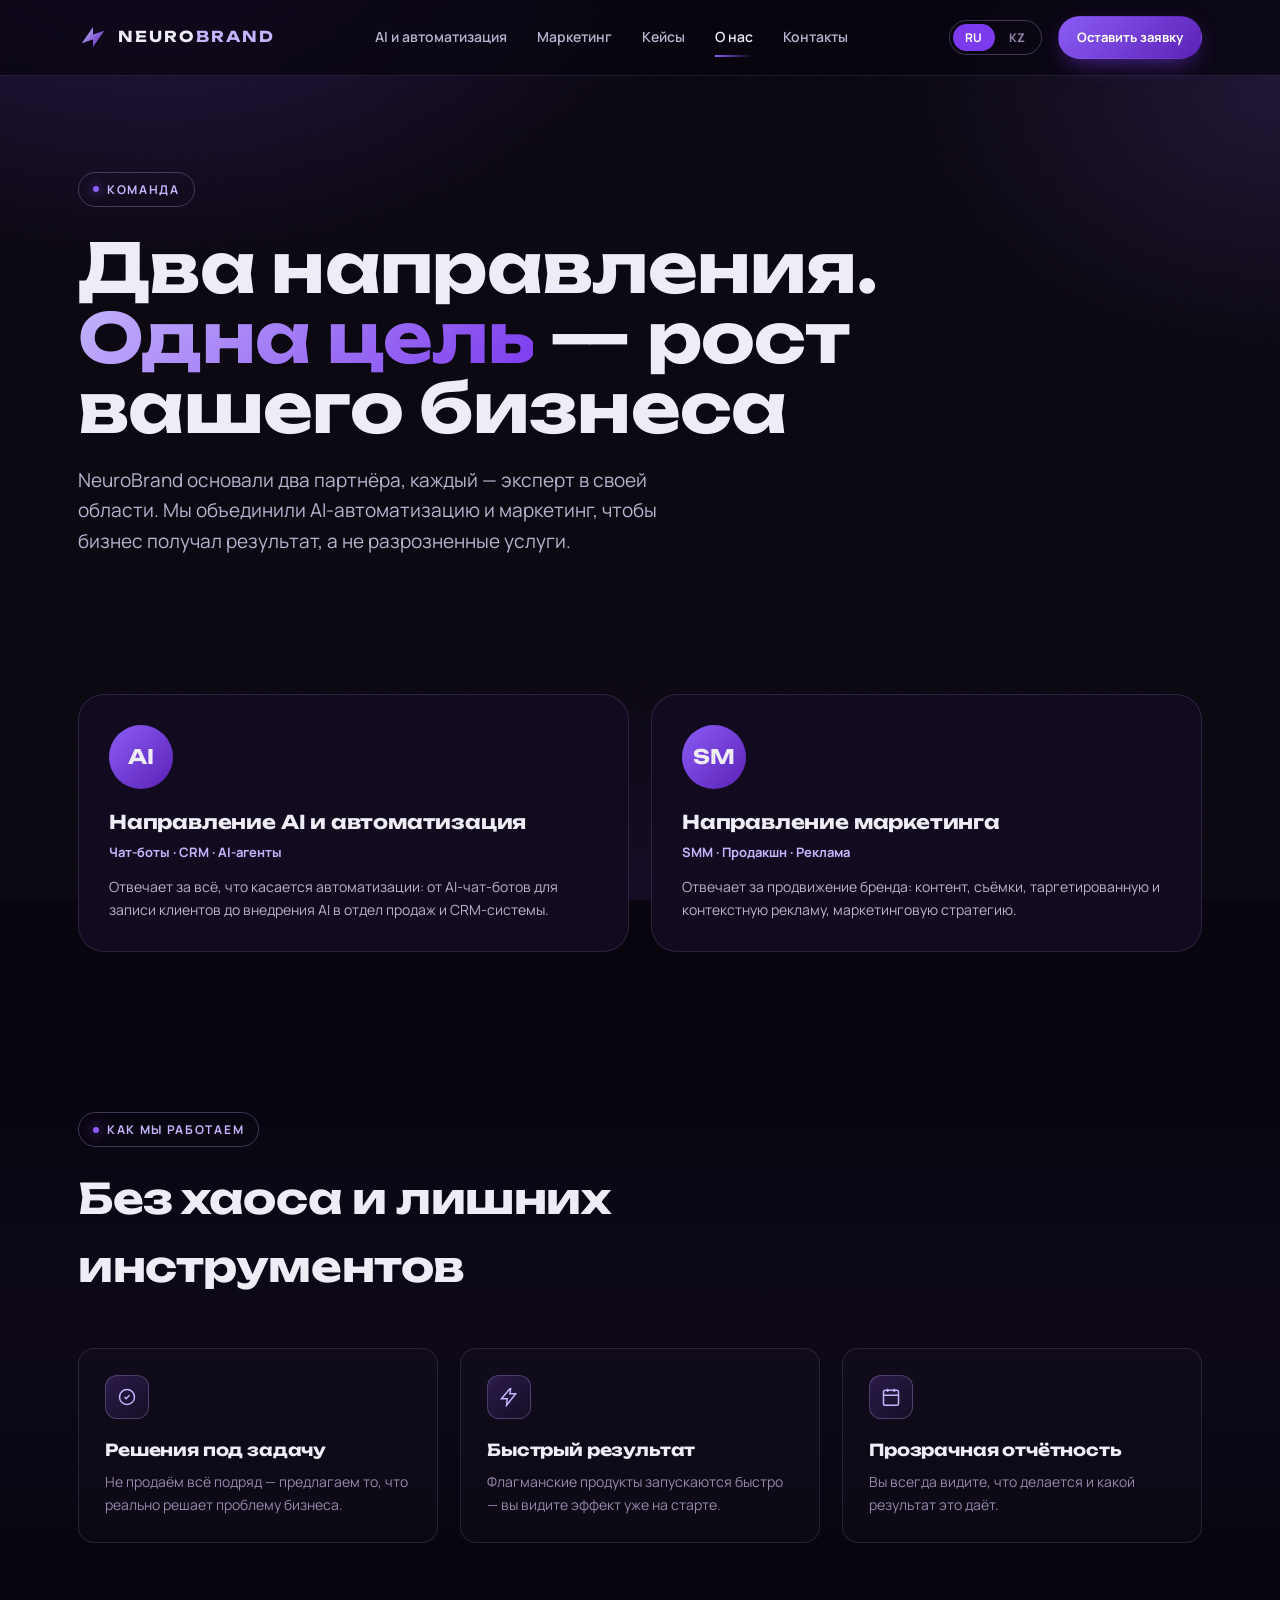
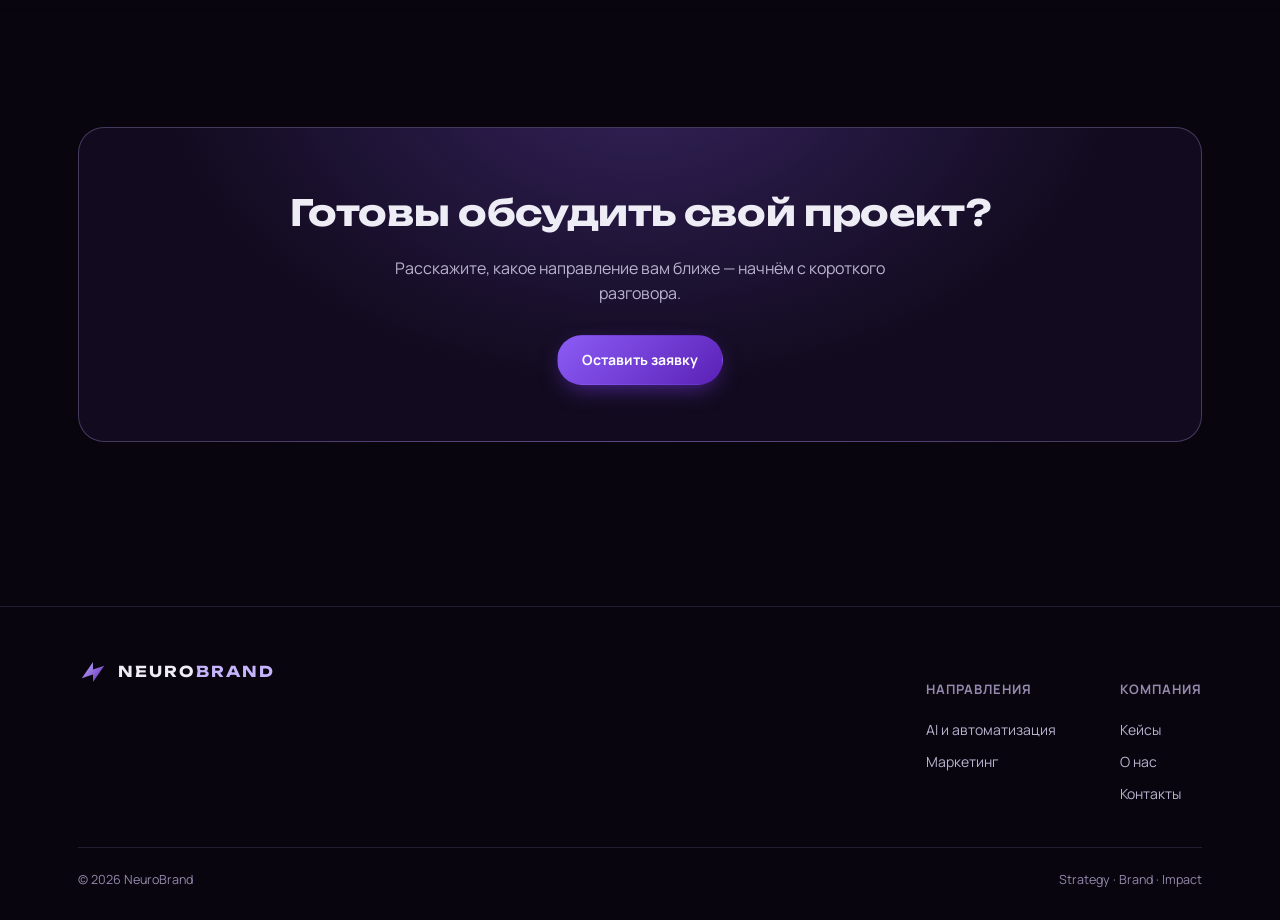
==== about.html @ 5eed68ba "Add files via upload" ====
<!DOCTYPE html>
<html lang="ru">
<head>
<meta charset="UTF-8">
<meta name="viewport" content="width=device-width, initial-scale=1.0">
<title>О нас — NeuroBrand</title>
<meta name="description" content="Команда NeuroBrand: AI-автоматизация и маркетинг под одним брендом.">
<link rel="stylesheet" href="css/style.css">
</head>
<body>
<div class="noise-bg"></div><div class="grain"></div>

<header class="site-header">
  <div class="header-inner">
    <a href="index.html" class="logo">
      <svg viewBox="0 0 48 48" fill="none" xmlns="http://www.w3.org/2000/svg">
        <path d="M6 34L24 8L24 20L42 14L24 40V28L6 34Z" fill="url(#lg)"/>
        <defs><linearGradient id="lg" x1="6" y1="8" x2="42" y2="40" gradientUnits="userSpaceOnUse">
          <stop stop-color="#C4B5FD"/><stop offset="1" stop-color="#5B21B6"/>
        </linearGradient></defs>
      </svg>
      <span class="logo-text">NEURO<span>BRAND</span></span>
    </a>
    <nav class="main-nav">
      <a href="ai.html" data-i18n="nav.ai">AI и автоматизация</a>
      <a href="marketing.html" data-i18n="nav.marketing">Маркетинг</a>
      <a href="cases.html" data-i18n="nav.cases">Кейсы</a>
      <a href="about.html" class="active" data-i18n="nav.about">О нас</a>
      <a href="contact.html" data-i18n="nav.contact">Контакты</a>
    </nav>
    <div class="header-actions">
      <button class="burger" id="burgerBtn" aria-label="Меню">
        <svg viewBox="0 0 24 24" fill="none" stroke="currentColor" stroke-width="2"><path d="M3 6h18M3 12h18M3 18h18"/></svg>
      </button>
      <div class="lang-switch" id="langSwitch">
        <button data-lang="ru" class="active">RU</button>
        <button data-lang="kz">KZ</button>
      </div>
      <a href="contact.html" class="btn btn-primary btn-sm" data-i18n="nav.cta">Оставить заявку</a>
    </div>
  </div>
  <nav class="mobile-nav" id="mobileNav">
    <a href="ai.html" data-i18n="nav.ai">AI и автоматизация</a>
    <a href="marketing.html" data-i18n="nav.marketing">Маркетинг</a>
    <a href="cases.html" data-i18n="nav.cases">Кейсы</a>
    <a href="about.html" class="active" data-i18n="nav.about">О нас</a>
    <a href="contact.html" data-i18n="nav.contact">Контакты</a>
  </nav>
</header>

<main>
  <section class="hero" style="padding-bottom:20px;">
    <div class="wrap">
      <div class="eyebrow"><span class="dot"></span><span data-i18n="aboutPage.eyebrow">Команда</span></div>
      <h1 data-i18n="aboutPage.h1">Два направления. <em>Одна цель</em> — рост вашего бизнеса</h1>
      <p class="lead" data-i18n="aboutPage.lead">NeuroBrand основали два партнёра, каждый — эксперт в своей области. Мы объединили AI-автоматизацию и маркетинг, чтобы бизнес получал результат, а не разрозненные услуги.</p>
    </div>
  </section>

  <section class="section">
    <div class="wrap">
      <div class="founders">
        <div class="founder-card">
          <div class="avatar-ring">AI</div>
          <h4 data-i18n="aboutPage.f1.name">Направление AI и автоматизация</h4>
          <div class="role" data-i18n="aboutPage.f1.role">Чат-боты · CRM · AI-агенты</div>
          <p data-i18n="aboutPage.f1.text">Отвечает за всё, что касается автоматизации: от AI-чат-ботов для записи клиентов до внедрения AI в отдел продаж и CRM-системы.</p>
        </div>
        <div class="founder-card">
          <div class="avatar-ring">SM</div>
          <h4 data-i18n="aboutPage.f2.name">Направление маркетинга</h4>
          <div class="role" data-i18n="aboutPage.f2.role">SMM · Продакшн · Реклама</div>
          <p data-i18n="aboutPage.f2.text">Отвечает за продвижение бренда: контент, съёмки, таргетированную и контекстную рекламу, маркетинговую стратегию.</p>
        </div>
      </div>
    </div>
  </section>

  <section class="section section-alt">
    <div class="wrap">
      <div class="section-head">
        <div class="eyebrow"><span class="dot"></span><span data-i18n="aboutPage.approach.eyebrow">Как мы работаем</span></div>
        <h2 data-i18n="aboutPage.approach.title">Без хаоса и лишних инструментов</h2>
      </div>
      <div class="grid-3">
        <div class="card">
          <div class="icon"><svg viewBox="0 0 24 24" fill="none" stroke="currentColor" stroke-width="1.8"><path d="M9 12l2 2 4-4M21 12a9 9 0 1 1-18 0 9 9 0 0 1 18 0z"/></svg></div>
          <h4 data-i18n="aboutPage.a1.title">Решения под задачу</h4>
          <p data-i18n="aboutPage.a1.text">Не продаём всё подряд — предлагаем то, что реально решает проблему бизнеса.</p>
        </div>
        <div class="card">
          <div class="icon"><svg viewBox="0 0 24 24" fill="none" stroke="currentColor" stroke-width="1.8"><path d="M13 2L3 14h7l-1 8 11-14h-7l1-6z"/></svg></div>
          <h4 data-i18n="aboutPage.a2.title">Быстрый результат</h4>
          <p data-i18n="aboutPage.a2.text">Флагманские продукты запускаются быстро — вы видите эффект уже на старте.</p>
        </div>
        <div class="card">
          <div class="icon"><svg viewBox="0 0 24 24" fill="none" stroke="currentColor" stroke-width="1.8"><rect x="3" y="4" width="18" height="18" rx="2"/><path d="M16 2v4M8 2v4M3 10h18"/></svg></div>
          <h4 data-i18n="aboutPage.a3.title">Прозрачная отчётность</h4>
          <p data-i18n="aboutPage.a3.text">Вы всегда видите, что делается и какой результат это даёт.</p>
        </div>
      </div>
    </div>
  </section>

  <section class="section">
    <div class="wrap">
      <div class="cta-banner">
        <h2 data-i18n="aboutPage.ctaBanner.title">Готовы обсудить свой проект?</h2>
        <p data-i18n="aboutPage.ctaBanner.text">Расскажите, какое направление вам ближе — начнём с короткого разговора.</p>
        <div class="cta-row">
          <a href="contact.html" class="btn btn-primary" data-i18n="aboutPage.ctaBanner.btn">Оставить заявку</a>
        </div>
      </div>
    </div>
  </section>
</main>

<footer class="site-footer">
  <div class="wrap">
    <div class="footer-top">
      <div class="logo">
        <svg viewBox="0 0 48 48" fill="none" xmlns="http://www.w3.org/2000/svg" width="26" height="26">
          <path d="M6 34L24 8L24 20L42 14L24 40V28L6 34Z" fill="url(#lg2)"/>
          <defs><linearGradient id="lg2" x1="6" y1="8" x2="42" y2="40" gradientUnits="userSpaceOnUse">
            <stop stop-color="#C4B5FD"/><stop offset="1" stop-color="#5B21B6"/>
          </linearGradient></defs>
        </svg>
        <span class="logo-text">NEURO<span>BRAND</span></span>
      </div>
      <div class="footer-cols">
        <div class="footer-col">
          <h5 data-i18n="footer.col1">Направления</h5>
          <a href="ai.html" data-i18n="nav.ai">AI и автоматизация</a>
          <a href="marketing.html" data-i18n="nav.marketing">Маркетинг</a>
        </div>
        <div class="footer-col">
          <h5 data-i18n="footer.col2">Компания</h5>
          <a href="cases.html" data-i18n="nav.cases">Кейсы</a>
          <a href="about.html" data-i18n="nav.about">О нас</a>
          <a href="contact.html" data-i18n="nav.contact">Контакты</a>
        </div>
      </div>
    </div>
    <div class="footer-bottom">
      <span>© 2026 NeuroBrand</span>
      <span data-i18n="footer.tag">Strategy · Brand · Impact</span>
    </div>
  </div>
</footer>

<script src="js/i18n.js"></script>
<script src="js/main.js"></script>
</body>
</html>
---- css/style.css ----
/* ==========================================================================
   NEUROBRAND — design tokens
   ========================================================================== */
@import url('https://fonts.googleapis.com/css2?family=Unbounded:wght@500;700;900&family=Manrope:wght@400;500;600;700;800&display=swap');

:root{
  --void:        #08050e;
  --void-2:      #120b1f;
  --void-3:      #180f28;
  --violet-900:  #2e1065;
  --violet-700:  #5b21b6;
  --violet-600:  #7c3aed;
  --violet-500:  #8b5cf6;
  --violet-300:  #c4b5fd;
  --chrome:      #eeecf5;
  --chrome-dim:  #b9b3cf;
  --ink-muted:   #948aad;
  --line:        rgba(196,181,253,0.14);
  --line-strong: rgba(196,181,253,0.28);

  --radius-sm: 10px;
  --radius-md: 16px;
  --radius-lg: 26px;

  --font-display: 'Unbounded', sans-serif;
  --font-body: 'Manrope', sans-serif;

  --container: 1180px;
}

*{ box-sizing:border-box; }
html{ scroll-behavior:smooth; }
body{
  margin:0;
  background:var(--void);
  color:var(--chrome);
  font-family:var(--font-body);
  font-size:16px;
  line-height:1.6;
  -webkit-font-smoothing:antialiased;
}
img{ max-width:100%; display:block; }
a{ color:inherit; text-decoration:none; }
ul{ margin:0; padding:0; list-style:none; }
h1,h2,h3,h4{ margin:0; font-family:var(--font-display); font-weight:700; letter-spacing:-0.01em; }
p{ margin:0; }
button{ font-family:inherit; cursor:pointer; }

.wrap{ max-width:var(--container); margin:0 auto; padding:0 28px; }

@media (prefers-reduced-motion: reduce){
  *{ animation-duration:0.01ms !important; animation-iteration-count:1 !important; transition-duration:0.01ms !important; scroll-behavior:auto !important; }
}

/* ---------- background texture ---------- */
.noise-bg{
  position:fixed; inset:0; z-index:-2; pointer-events:none;
  background:
    radial-gradient(ellipse 900px 600px at 12% -10%, rgba(124,58,237,0.28), transparent 60%),
    radial-gradient(ellipse 700px 500px at 100% 10%, rgba(139,92,246,0.16), transparent 55%),
    radial-gradient(ellipse 900px 700px at 50% 120%, rgba(91,33,182,0.22), transparent 60%),
    var(--void);
}
.grain{
  position:fixed; inset:0; z-index:-1; pointer-events:none; opacity:.05;
  background-image:url("data:image/svg+xml,%3Csvg xmlns='http://www.w3.org/2000/svg' width='120' height='120'%3E%3Cfilter id='n'%3E%3CfeTurbulence type='fractalNoise' baseFrequency='0.9' numOctaves='2' stitchTiles='stitch'/%3E%3C/filter%3E%3Crect width='100%25' height='100%25' filter='url(%23n)'/%3E%3C/svg%3E");
}

/* ---------- header ---------- */
header.site-header{
  position:sticky; top:0; z-index:50;
  backdrop-filter:blur(14px);
  background:rgba(8,5,14,0.72);
  border-bottom:1px solid var(--line);
}
.header-inner{
  display:flex; align-items:center; justify-content:space-between;
  padding:16px 28px; max-width:var(--container); margin:0 auto;
}
.logo{ display:flex; align-items:center; gap:10px; }
.logo svg{ width:30px; height:30px; }
.logo-text{ font-family:var(--font-display); font-weight:700; font-size:15px; letter-spacing:.14em; }
.logo-text span{ color:var(--violet-300); }

nav.main-nav{ display:flex; align-items:center; gap:30px; }
nav.main-nav a{
  font-size:14px; font-weight:600; color:var(--chrome-dim);
  transition:color .2s ease; position:relative;
}
nav.main-nav a:hover, nav.main-nav a.active{ color:var(--chrome); }
nav.main-nav a.active::after{
  content:""; position:absolute; left:0; right:0; bottom:-8px; height:2px;
  background:linear-gradient(90deg,var(--violet-500),transparent);
}

.header-actions{ display:flex; align-items:center; gap:16px; }

.lang-switch{
  display:flex; border:1px solid var(--line-strong); border-radius:100px; padding:3px; gap:2px;
}
.lang-switch button{
  border:0; background:transparent; color:var(--ink-muted);
  padding:5px 12px; border-radius:100px; font-size:12px; font-weight:700; letter-spacing:.05em;
  transition:all .2s ease;
}
.lang-switch button.active{ background:var(--violet-600); color:#fff; }

.btn{
  display:inline-flex; align-items:center; justify-content:center; gap:8px;
  padding:13px 24px; border-radius:100px; font-weight:700; font-size:14px;
  border:1px solid transparent; transition:all .22s cubic-bezier(.2,.8,.2,1); white-space:nowrap;
}
.btn-primary{
  background:linear-gradient(135deg,var(--violet-500),var(--violet-700));
  color:#fff; box-shadow:0 8px 24px -8px rgba(124,58,237,0.7);
}
.btn-primary:hover{ transform:translateY(-2px); box-shadow:0 12px 30px -8px rgba(124,58,237,0.9); }
.btn-ghost{ border-color:var(--line-strong); color:var(--chrome); }
.btn-ghost:hover{ border-color:var(--violet-500); background:rgba(139,92,246,0.08); }
.btn-sm{ padding:10px 18px; font-size:13px; }
.btn-block{ width:100%; }

.burger{
  display:none; width:40px; height:40px; border-radius:10px; border:1px solid var(--line-strong);
  background:transparent; align-items:center; justify-content:center;
}
.burger svg{ width:20px; height:20px; stroke:var(--chrome); }

.mobile-nav{
  display:none; flex-direction:column; gap:2px; padding:10px 28px 18px;
  border-top:1px solid var(--line); background:rgba(8,5,14,0.98);
}
.mobile-nav.open{ display:flex; }
.mobile-nav a{ padding:12px 4px; font-size:15px; font-weight:600; color:var(--chrome-dim); border-bottom:1px solid var(--line); }
.mobile-nav a.active{ color:var(--violet-300); }

/* ---------- hero ---------- */
.hero{ padding:96px 0 64px; position:relative; overflow:hidden; }
.eyebrow{
  display:inline-flex; align-items:center; gap:8px;
  font-size:12px; font-weight:700; letter-spacing:.14em; text-transform:uppercase;
  color:var(--violet-300); border:1px solid var(--line-strong); padding:7px 14px; border-radius:100px;
  margin-bottom:26px;
}
.eyebrow .dot{ width:6px; height:6px; border-radius:50%; background:var(--violet-500); box-shadow:0 0 12px var(--violet-500); }

.hero h1{
  font-size:clamp(38px,5.4vw,68px); line-height:1.03; margin-bottom:22px; max-width:820px;
}
.hero h1 em{
  font-style:normal;
  background:linear-gradient(135deg,var(--violet-300),var(--violet-600));
  -webkit-background-clip:text; background-clip:text; color:transparent;
}
.hero p.lead{ font-size:19px; color:var(--chrome-dim); max-width:600px; margin-bottom:38px; }
.hero-actions{ display:flex; gap:14px; flex-wrap:wrap; margin-bottom:56px; }

/* directions split */
.directions{ display:grid; grid-template-columns:1fr 1fr; gap:20px; margin-top:20px; }
.direction-card{
  position:relative; border:1px solid var(--line); border-radius:var(--radius-lg);
  padding:32px; background:linear-gradient(160deg,var(--void-2),var(--void-3));
  overflow:hidden; transition:border-color .25s ease, transform .25s ease;
}
.direction-card:hover{ border-color:var(--violet-500); transform:translateY(-4px); }
.direction-card .tag{ font-size:12px; font-weight:700; letter-spacing:.1em; color:var(--violet-300); text-transform:uppercase; }
.direction-card h3{ font-size:24px; margin:12px 0 10px; }
.direction-card p{ color:var(--chrome-dim); font-size:14.5px; margin-bottom:22px; }
.direction-card .go{ display:inline-flex; align-items:center; gap:8px; font-weight:700; font-size:14px; color:var(--chrome); }
.direction-card .go svg{ width:16px; height:16px; transition:transform .2s ease; }
.direction-card:hover .go svg{ transform:translateX(4px); }
.direction-card::before{
  content:""; position:absolute; width:220px; height:220px; border-radius:50%;
  background:radial-gradient(circle,rgba(139,92,246,0.35),transparent 70%);
  top:-90px; right:-90px; pointer-events:none;
}

/* stat bar */
.statbar{ border-top:1px solid var(--line); border-bottom:1px solid var(--line); padding:36px 0; margin:64px 0; }
.statbar .wrap{ display:grid; grid-template-columns:repeat(3,1fr); gap:24px; }
.stat b{ display:block; font-family:var(--font-display); font-size:28px; color:var(--chrome); margin-bottom:6px; }
.stat span{ font-size:13.5px; color:var(--ink-muted); }

/* section generic */
.section{ padding:80px 0; }
.section-head{ max-width:640px; margin-bottom:48px; }
.section-head .eyebrow{ margin-bottom:18px; }
.section-head h2{ font-size:clamp(28px,3.6vw,42px); margin-bottom:14px; }
.section-head p{ color:var(--chrome-dim); font-size:16.5px; }
.section-alt{ background:linear-gradient(180deg,transparent,rgba(139,92,246,0.05),transparent); }

/* cards grid */
.grid-3{ display:grid; grid-template-columns:repeat(3,1fr); gap:22px; }
.grid-2{ display:grid; grid-template-columns:1fr 1fr; gap:22px; }

.card{
  border:1px solid var(--line); border-radius:var(--radius-md); padding:26px;
  background:rgba(255,255,255,0.015);
  transition:border-color .2s ease, transform .2s ease;
}
.card:hover{ border-color:var(--line-strong); transform:translateY(-3px); }
.card .icon{
  width:44px; height:44px; border-radius:12px; display:flex; align-items:center; justify-content:center;
  background:linear-gradient(135deg,rgba(139,92,246,0.22),rgba(124,58,237,0.06));
  border:1px solid var(--line-strong); margin-bottom:18px;
}
.card .icon svg{ width:20px; height:20px; stroke:var(--violet-300); }
.card h4{ font-size:16.5px; margin-bottom:8px; }
.card p{ font-size:14px; color:var(--ink-muted); }

/* CTA banner */
.cta-banner{
  border-radius:var(--radius-lg); border:1px solid var(--line-strong);
  padding:56px; text-align:center;
  background:radial-gradient(ellipse at 50% -20%, rgba(139,92,246,0.28), transparent 60%), var(--void-2);
  margin:24px 0;
}
.cta-banner h2{ font-size:clamp(24px,3.2vw,36px); margin-bottom:14px; }
.cta-banner p{ color:var(--chrome-dim); margin-bottom:28px; max-width:520px; margin-left:auto; margin-right:auto; }
.cta-row{ display:flex; gap:14px; justify-content:center; flex-wrap:wrap; }

/* footer */
footer.site-footer{ border-top:1px solid var(--line); padding:50px 0 30px; margin-top:60px; }
.footer-top{ display:flex; justify-content:space-between; align-items:flex-start; gap:40px; flex-wrap:wrap; margin-bottom:36px; }
.footer-cols{ display:flex; gap:64px; flex-wrap:wrap; }
.footer-col h5{ font-family:var(--font-body); font-size:13px; text-transform:uppercase; letter-spacing:.08em; color:var(--ink-muted); margin-bottom:14px; }
.footer-col a{ display:block; font-size:14px; color:var(--chrome-dim); padding:5px 0; transition:color .2s ease; }
.footer-col a:hover{ color:var(--chrome); }
.footer-bottom{ display:flex; justify-content:space-between; padding-top:22px; border-top:1px solid var(--line); font-size:12.5px; color:var(--ink-muted); flex-wrap:wrap; gap:10px; }

/* forms */
.form-card{
  border:1px solid var(--line); border-radius:var(--radius-lg); padding:34px;
  background:linear-gradient(160deg,var(--void-2),var(--void-3));
}
.field{ margin-bottom:16px; }
.field label{ display:block; font-size:13px; font-weight:700; color:var(--chrome-dim); margin-bottom:7px; }
.field input, .field textarea, .field select{
  width:100%; padding:13px 15px; border-radius:10px; border:1px solid var(--line-strong);
  background:rgba(255,255,255,0.03); color:var(--chrome); font-family:inherit; font-size:14.5px;
}
.field input:focus, .field textarea:focus, .field select:focus{
  outline:none; border-color:var(--violet-500); box-shadow:0 0 0 3px rgba(139,92,246,0.18);
}
.field textarea{ resize:vertical; min-height:96px; }
.form-note{ font-size:12.5px; color:var(--ink-muted); margin-top:14px; text-align:center; }
.form-success{
  display:none; text-align:center; padding:30px 10px;
}
.form-success.show{ display:block; }
.form-success svg{ width:44px; height:44px; margin:0 auto 14px; stroke:var(--violet-300); }

.tabs{ display:flex; gap:10px; margin-bottom:26px; }
.tab-btn{
  flex:1; border:1px solid var(--line-strong); background:transparent; color:var(--chrome-dim);
  padding:13px; border-radius:12px; font-weight:700; font-size:13.5px; transition:all .2s ease;
}
.tab-btn.active{ background:rgba(139,92,246,0.14); border-color:var(--violet-500); color:var(--chrome); }

/* case cards */
.case-card{
  border:1px solid var(--line); border-radius:var(--radius-md); overflow:hidden;
  background:var(--void-2); transition:transform .2s ease, border-color .2s ease;
}
.case-card:hover{ transform:translateY(-3px); border-color:var(--line-strong); }
.case-media{
  height:150px; display:flex; align-items:center; justify-content:center;
  background:radial-gradient(circle at 30% 20%, rgba(139,92,246,0.35), transparent 60%), var(--void-3);
  border-bottom:1px solid var(--line);
}
.case-media svg{ width:52px; height:52px; stroke:var(--violet-300); opacity:.85; }
.case-body{ padding:22px; }
.case-tag{ font-size:11.5px; font-weight:700; letter-spacing:.08em; text-transform:uppercase; color:var(--violet-300); margin-bottom:10px; display:block; }
.case-body h4{ font-size:17px; margin-bottom:10px; }
.case-body p{ font-size:14px; color:var(--ink-muted); margin-bottom:14px; }
.case-result{ font-size:13px; font-weight:700; color:var(--chrome); border-top:1px solid var(--line); padding-top:14px; }

.placeholder-note{
  font-size:12.5px; color:var(--ink-muted); border:1px dashed var(--line-strong); border-radius:10px;
  padding:10px 14px; margin-top:10px;
}

/* upsell ladder */
.ladder{ display:flex; gap:16px; align-items:stretch; flex-wrap:wrap; }
.ladder-step{
  flex:1; min-width:220px; border:1px solid var(--line); border-radius:var(--radius-md); padding:24px;
  background:rgba(255,255,255,0.015); position:relative;
}
.ladder-step .num{ font-family:var(--font-display); font-size:13px; color:var(--violet-300); margin-bottom:14px; }
.ladder-step h4{ font-size:16px; margin-bottom:8px; }
.ladder-step p{ font-size:13.5px; color:var(--ink-muted); }
.ladder-arrow{ display:flex; align-items:center; color:var(--violet-500); }
.ladder-arrow svg{ width:22px; height:22px; }

/* chat demo widget */
.chat-fab{
  position:fixed; bottom:26px; right:26px; z-index:60;
  width:60px; height:60px; border-radius:50%; border:none;
  background:linear-gradient(135deg,var(--violet-500),var(--violet-700));
  box-shadow:0 10px 30px -6px rgba(124,58,237,0.75);
  display:flex; align-items:center; justify-content:center;
  transition:transform .2s ease;
}
.chat-fab:hover{ transform:scale(1.06); }
.chat-fab svg{ width:26px; height:26px; }

.chat-panel{
  position:fixed; bottom:100px; right:26px; z-index:60; width:340px; max-width:calc(100vw - 40px);
  border-radius:20px; border:1px solid var(--line-strong); overflow:hidden;
  background:var(--void-2); box-shadow:0 24px 60px -12px rgba(0,0,0,0.6);
  display:none; flex-direction:column; max-height:460px;
}
.chat-panel.open{ display:flex; }
.chat-head{
  padding:16px 18px; background:linear-gradient(135deg,var(--violet-700),var(--violet-900));
  display:flex; align-items:center; gap:10px;
}
.chat-head .avatar{ width:34px; height:34px; border-radius:50%; background:rgba(255,255,255,0.15); display:flex; align-items:center; justify-content:center; }
.chat-head .avatar svg{ width:18px; height:18px; }
.chat-head .who b{ display:block; font-size:13.5px; }
.chat-head .who span{ font-size:11px; color:rgba(255,255,255,0.75); }
.chat-badge{ margin-left:auto; font-size:10px; font-weight:700; background:rgba(255,255,255,0.18); padding:4px 8px; border-radius:100px; letter-spacing:.05em; }
.chat-body{ padding:16px; overflow-y:auto; flex:1; display:flex; flex-direction:column; gap:10px; }
.msg{ max-width:80%; padding:10px 13px; border-radius:14px; font-size:13.5px; line-height:1.45; }
.msg.bot{ align-self:flex-start; background:rgba(255,255,255,0.06); border:1px solid var(--line); border-bottom-left-radius:4px; }
.msg.user{ align-self:flex-end; background:linear-gradient(135deg,var(--violet-500),var(--violet-700)); border-bottom-right-radius:4px; }
.chat-options{ display:flex; flex-direction:column; gap:8px; padding:0 16px 16px; }
.chat-opt{
  text-align:left; border:1px solid var(--line-strong); background:rgba(255,255,255,0.02); color:var(--chrome);
  padding:10px 13px; border-radius:10px; font-size:13px; transition:all .18s ease;
}
.chat-opt:hover{ border-color:var(--violet-500); background:rgba(139,92,246,0.1); }

/* about page */
.founders{ display:grid; grid-template-columns:1fr 1fr; gap:22px; }
.founder-card{ border:1px solid var(--line); border-radius:var(--radius-lg); padding:30px; background:var(--void-2); }
.founder-card .avatar-ring{
  width:64px; height:64px; border-radius:50%; margin-bottom:18px;
  background:linear-gradient(135deg,var(--violet-500),var(--violet-800,var(--violet-700)));
  display:flex; align-items:center; justify-content:center; font-family:var(--font-display); font-weight:700; font-size:20px;
}
.founder-card h4{ font-size:19px; margin-bottom:4px; }
.founder-card .role{ font-size:13px; color:var(--violet-300); font-weight:700; margin-bottom:14px; }
.founder-card p{ font-size:14px; color:var(--chrome-dim); }

/* mobile */
@media (max-width: 880px){
  nav.main-nav{ display:none; }
  .burger{ display:flex; }
  .directions{ grid-template-columns:1fr; }
  .grid-3{ grid-template-columns:1fr; }
  .grid-2{ grid-template-columns:1fr; }
  .statbar .wrap{ grid-template-columns:1fr; gap:20px; }
  .founders{ grid-template-columns:1fr; }
  .footer-top{ flex-direction:column; }
  .ladder{ flex-direction:column; }
  .ladder-arrow{ transform:rotate(90deg); align-self:center; }
  .chat-panel{ right:16px; left:16px; width:auto; }
  .chat-fab{ right:20px; }
}
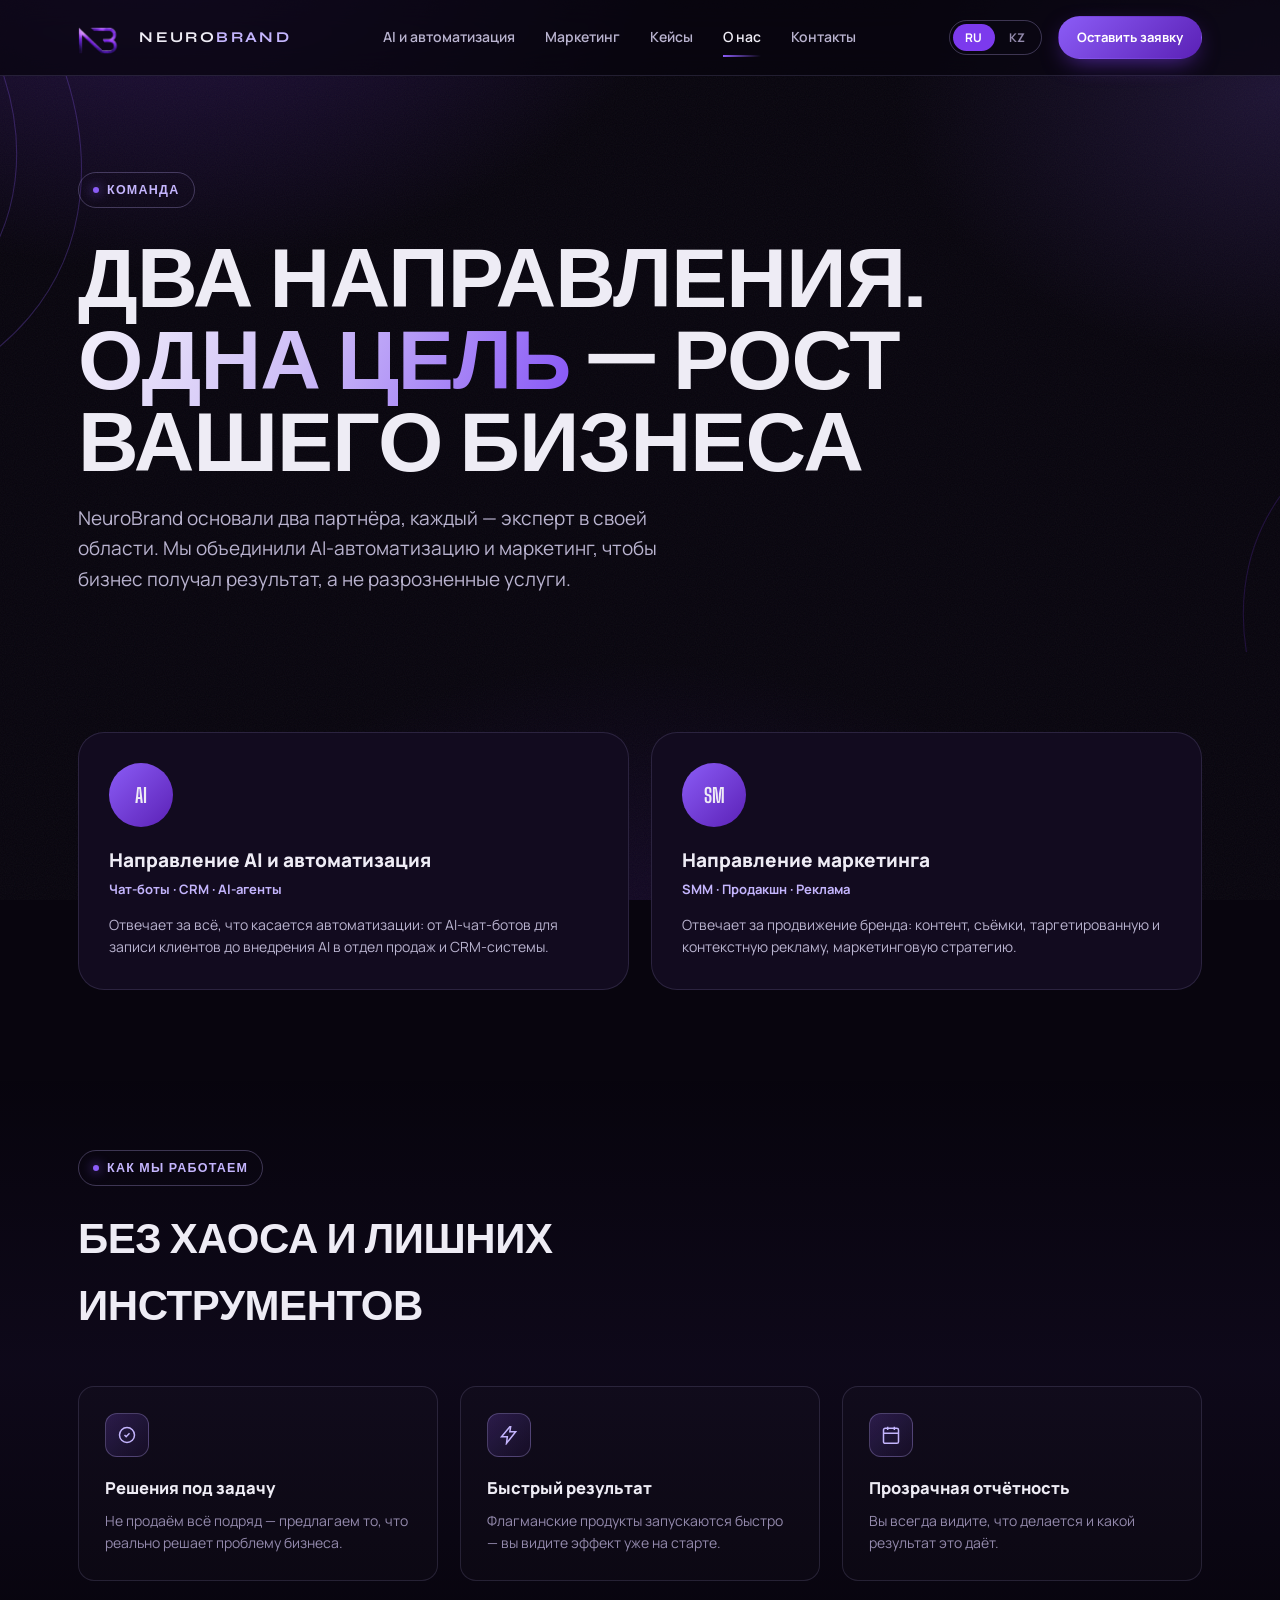
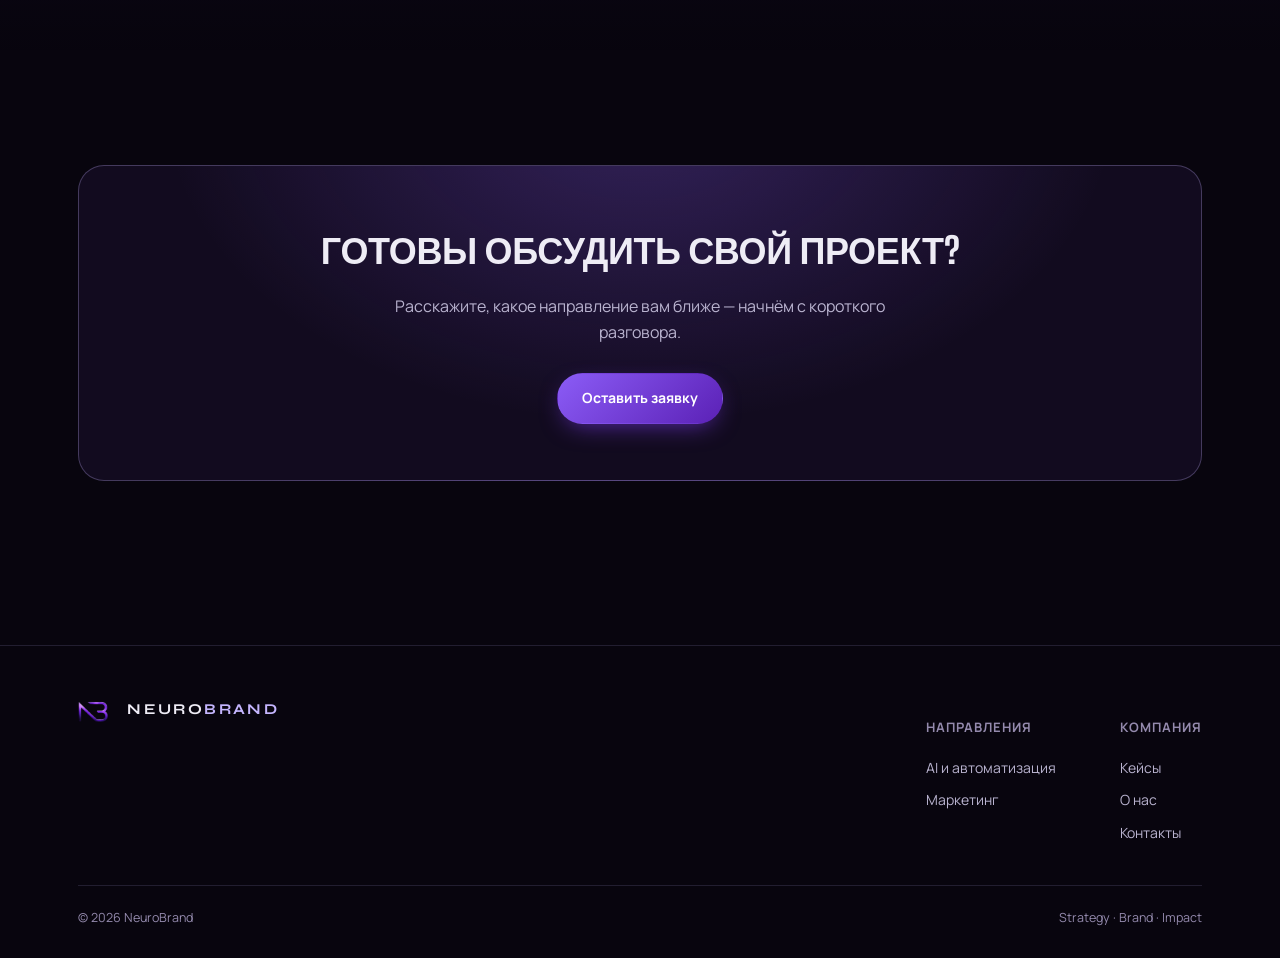
==== commit 21fa4106: "Add files via upload" ====
--- a/about.html
+++ b/about.html
@@ -13,12 +13,7 @@
 <header class="site-header">
   <div class="header-inner">
     <a href="index.html" class="logo">
-      <svg viewBox="0 0 48 48" fill="none" xmlns="http://www.w3.org/2000/svg">
-        <path d="M6 34L24 8L24 20L42 14L24 40V28L6 34Z" fill="url(#lg)"/>
-        <defs><linearGradient id="lg" x1="6" y1="8" x2="42" y2="40" gradientUnits="userSpaceOnUse">
-          <stop stop-color="#C4B5FD"/><stop offset="1" stop-color="#5B21B6"/>
-        </linearGradient></defs>
-      </svg>
+      <img src="assets/logo-mark.png" alt="NeuroBrand" style="height:34px;width:auto;">
       <span class="logo-text">NEURO<span>BRAND</span></span>
     </a>
     <nav class="main-nav">
@@ -119,12 +114,7 @@
   <div class="wrap">
     <div class="footer-top">
       <div class="logo">
-        <svg viewBox="0 0 48 48" fill="none" xmlns="http://www.w3.org/2000/svg" width="26" height="26">
-          <path d="M6 34L24 8L24 20L42 14L24 40V28L6 34Z" fill="url(#lg2)"/>
-          <defs><linearGradient id="lg2" x1="6" y1="8" x2="42" y2="40" gradientUnits="userSpaceOnUse">
-            <stop stop-color="#C4B5FD"/><stop offset="1" stop-color="#5B21B6"/>
-          </linearGradient></defs>
-        </svg>
+        <img src="assets/logo-mark.png" alt="NeuroBrand" style="height:26px;width:auto;">
         <span class="logo-text">NEURO<span>BRAND</span></span>
       </div>
       <div class="footer-cols">
--- a/css/style.css
+++ b/css/style.css
@@ -1,7 +1,7 @@
 /* ==========================================================================
    NEUROBRAND — design tokens
    ========================================================================== */
-@import url('https://fonts.googleapis.com/css2?family=Unbounded:wght@500;700;900&family=Manrope:wght@400;500;600;700;800&display=swap');
+@import url('https://fonts.googleapis.com/css2?family=Big+Shoulders+Display:wght@600;800;900&family=Syne:wght@600;700;800&family=Manrope:wght@400;500;600;700;800&display=swap');
 
 :root{
   --void:        #08050e;
@@ -22,7 +22,8 @@
   --radius-md: 16px;
   --radius-lg: 26px;
 
-  --font-display: 'Unbounded', sans-serif;
+  --font-display: 'Big Shoulders Display', sans-serif;
+  --font-accent: 'Syne', sans-serif;
   --font-body: 'Manrope', sans-serif;
 
   --container: 1180px;
@@ -42,7 +43,8 @@
 img{ max-width:100%; display:block; }
 a{ color:inherit; text-decoration:none; }
 ul{ margin:0; padding:0; list-style:none; }
-h1,h2,h3,h4{ margin:0; font-family:var(--font-display); font-weight:700; letter-spacing:-0.01em; }
+h1,h2,h3,h4{ margin:0; font-family:var(--font-display); font-weight:800; letter-spacing:-0.01em; text-transform:uppercase; }
+h4{ letter-spacing:0; text-transform:none; font-family:var(--font-body); font-weight:800; }
 p{ margin:0; }
 button{ font-family:inherit; cursor:pointer; }
 
@@ -79,7 +81,7 @@
 }
 .logo{ display:flex; align-items:center; gap:10px; }
 .logo svg{ width:30px; height:30px; }
-.logo-text{ font-family:var(--font-display); font-weight:700; font-size:15px; letter-spacing:.14em; }
+.logo-text{ font-family:var(--font-accent); font-weight:700; font-size:15px; letter-spacing:.16em; }
 .logo-text span{ color:var(--violet-300); }
 
 nav.main-nav{ display:flex; align-items:center; gap:30px; }
@@ -136,21 +138,40 @@
 
 /* ---------- hero ---------- */
 .hero{ padding:96px 0 64px; position:relative; overflow:hidden; }
+.hero::before, .hero::after{
+  content:""; position:absolute; width:640px; height:640px; pointer-events:none; z-index:-1;
+  background-repeat:no-repeat; opacity:.5;
+}
+.hero::before{
+  top:-220px; left:-260px;
+  background-image:url("data:image/svg+xml,%3Csvg xmlns='http://www.w3.org/2000/svg' viewBox='0 0 640 640'%3E%3Cg fill='none' stroke='%238B5CF6' stroke-width='1.1' opacity='0.55'%3E%3Cpath d='M20 420C160 380 200 220 60 120'/%3E%3Cpath d='M70 460C230 410 270 230 110 90'/%3E%3Cpath d='M120 500C300 440 340 240 160 60'/%3E%3Cpath d='M170 540C370 470 410 250 210 30'/%3E%3C/g%3E%3C/svg%3E");
+}
+.hero::after{
+  bottom:-260px; right:-240px; transform:rotate(180deg);
+  background-image:url("data:image/svg+xml,%3Csvg xmlns='http://www.w3.org/2000/svg' viewBox='0 0 640 640'%3E%3Cg fill='none' stroke='%237C3AED' stroke-width='1.1' opacity='0.4'%3E%3Cpath d='M20 420C160 380 200 220 60 120'/%3E%3Cpath d='M70 460C230 410 270 230 110 90'/%3E%3Cpath d='M120 500C300 440 340 240 160 60'/%3E%3C/g%3E%3C/svg%3E");
+}
 .eyebrow{
   display:inline-flex; align-items:center; gap:8px;
-  font-size:12px; font-weight:700; letter-spacing:.14em; text-transform:uppercase;
+  font-family:var(--font-accent);
+  font-size:12.5px; font-weight:700; letter-spacing:.1em; text-transform:uppercase;
   color:var(--violet-300); border:1px solid var(--line-strong); padding:7px 14px; border-radius:100px;
   margin-bottom:26px;
 }
 .eyebrow .dot{ width:6px; height:6px; border-radius:50%; background:var(--violet-500); box-shadow:0 0 12px var(--violet-500); }
 
 .hero h1{
-  font-size:clamp(38px,5.4vw,68px); line-height:1.03; margin-bottom:22px; max-width:820px;
-}
-.hero h1 em{
+  font-size:clamp(44px,6.6vw,84px); line-height:0.98; margin-bottom:22px; max-width:900px;
+}
+.hero h1 em, .chrome-text{
   font-style:normal;
-  background:linear-gradient(135deg,var(--violet-300),var(--violet-600));
+  background:linear-gradient(115deg,#f4f2fa 0%,#cdbdf7 22%,#8b5cf6 46%,#e9e4fb 62%,#6d28d9 80%,#f4f2fa 100%);
+  background-size:220% 100%;
   -webkit-background-clip:text; background-clip:text; color:transparent;
+  animation:chromeShift 7s ease-in-out infinite;
+}
+@keyframes chromeShift{
+  0%,100%{ background-position:0% 50%; }
+  50%{ background-position:100% 50%; }
 }
 .hero p.lead{ font-size:19px; color:var(--chrome-dim); max-width:600px; margin-bottom:38px; }
 .hero-actions{ display:flex; gap:14px; flex-wrap:wrap; margin-bottom:56px; }
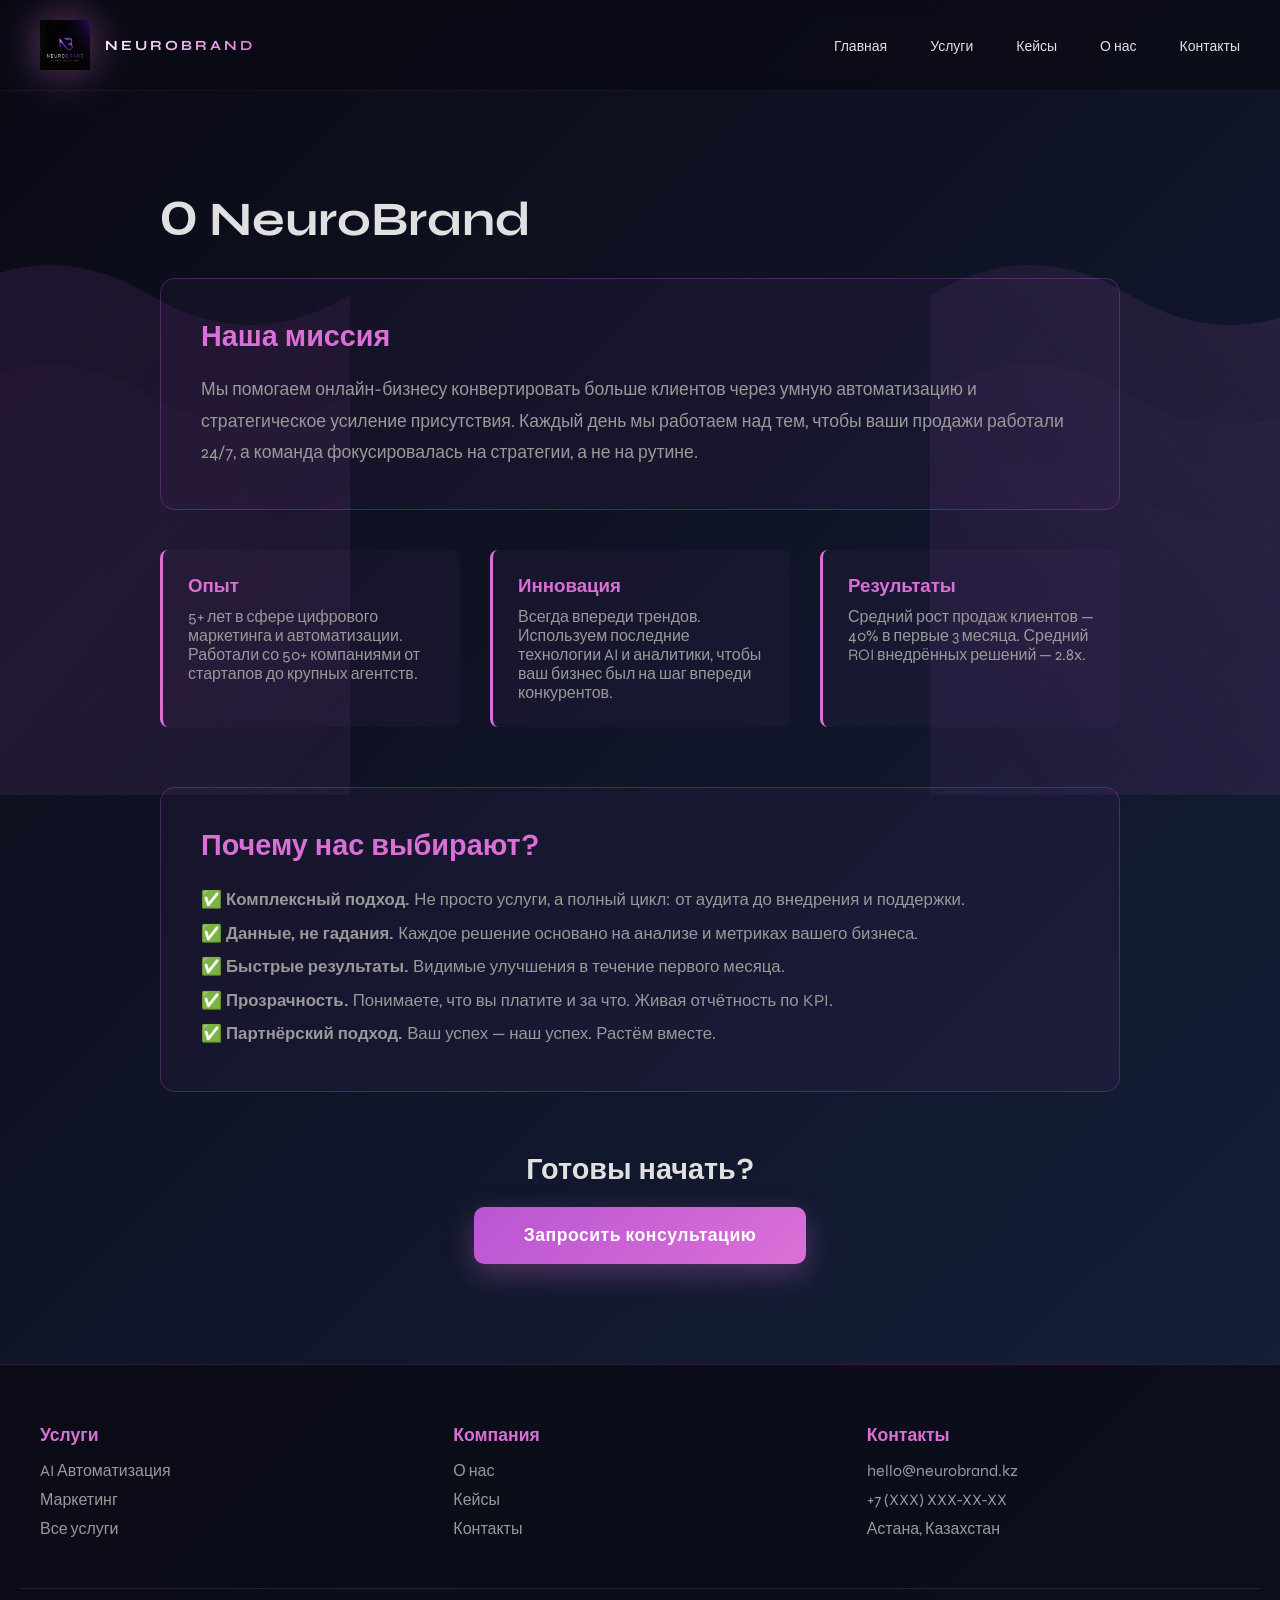
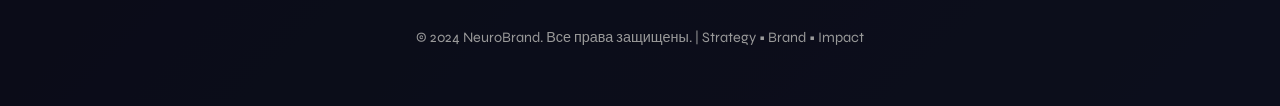
==== commit 4e890359: "Add files via upload" ====
--- a/about.html
+++ b/about.html
@@ -1,144 +1,133 @@
 <!DOCTYPE html>
 <html lang="ru">
 <head>
-<meta charset="UTF-8">
-<meta name="viewport" content="width=device-width, initial-scale=1.0">
-<title>О нас — NeuroBrand</title>
-<meta name="description" content="Команда NeuroBrand: AI-автоматизация и маркетинг под одним брендом.">
-<link rel="stylesheet" href="css/style.css">
+    <meta charset="UTF-8">
+    <meta name="viewport" content="width=device-width, initial-scale=1.0">
+    <title>О нас - NeuroBrand</title>
+    <link href="https://fonts.googleapis.com/css2?family=Syne:wght@400;500;600;700;800&display=swap" rel="stylesheet">
+    <link rel="stylesheet" href="assets/css/style.css">
 </head>
 <body>
-<div class="noise-bg"></div><div class="grain"></div>
+    <!-- ВОЛНЫ -->
+    <div class="wave-container">
+        <svg class="wave-left" viewBox="0 0 200 300" xmlns="http://www.w3.org/2000/svg">
+            <defs>
+                <linearGradient id="waveGradientLeft" x1="0%" y1="0%" x2="100%" y2="100%">
+                    <stop offset="0%" style="stop-color:#ba55d3;stop-opacity:0.8" />
+                    <stop offset="100%" style="stop-color:#da70d6;stop-opacity:0.3" />
+                </linearGradient>
+            </defs>
+            <path d="M0,50 Q50,20 100,50 T200,50 L200,300 L0,300 Z" fill="url(#waveGradientLeft)" />
+            <path d="M0,100 Q50,70 100,100 T200,100 L200,300 L0,300 Z" fill="url(#waveGradientLeft)" opacity="0.6" />
+            <path d="M0,150 Q50,120 100,150 T200,150 L200,300 L0,300 Z" fill="url(#waveGradientLeft)" opacity="0.3" />
+        </svg>
+        <svg class="wave-right" viewBox="0 0 200 300" xmlns="http://www.w3.org/2000/svg">
+            <defs>
+                <linearGradient id="waveGradientRight" x1="100%" y1="0%" x2="0%" y2="100%">
+                    <stop offset="0%" style="stop-color:#da70d6;stop-opacity:0.8" />
+                    <stop offset="100%" style="stop-color:#ba55d3;stop-opacity:0.3" />
+                </linearGradient>
+            </defs>
+            <path d="M0,50 Q50,20 100,50 T200,50 L200,300 L0,300 Z" fill="url(#waveGradientRight)" />
+            <path d="M0,100 Q50,70 100,100 T200,100 L200,300 L0,300 Z" fill="url(#waveGradientRight)" opacity="0.6" />
+            <path d="M0,150 Q50,120 100,150 T200,150 L200,300 L0,300 Z" fill="url(#waveGradientRight)" opacity="0.3" />
+        </svg>
+    </div>
 
-<header class="site-header">
-  <div class="header-inner">
-    <a href="index.html" class="logo">
-      <img src="assets/logo-mark.png" alt="NeuroBrand" style="height:34px;width:auto;">
-      <span class="logo-text">NEURO<span>BRAND</span></span>
-    </a>
-    <nav class="main-nav">
-      <a href="ai.html" data-i18n="nav.ai">AI и автоматизация</a>
-      <a href="marketing.html" data-i18n="nav.marketing">Маркетинг</a>
-      <a href="cases.html" data-i18n="nav.cases">Кейсы</a>
-      <a href="about.html" class="active" data-i18n="nav.about">О нас</a>
-      <a href="contact.html" data-i18n="nav.contact">Контакты</a>
-    </nav>
-    <div class="header-actions">
-      <button class="burger" id="burgerBtn" aria-label="Меню">
-        <svg viewBox="0 0 24 24" fill="none" stroke="currentColor" stroke-width="2"><path d="M3 6h18M3 12h18M3 18h18"/></svg>
-      </button>
-      <div class="lang-switch" id="langSwitch">
-        <button data-lang="ru" class="active">RU</button>
-        <button data-lang="kz">KZ</button>
-      </div>
-      <a href="contact.html" class="btn btn-primary btn-sm" data-i18n="nav.cta">Оставить заявку</a>
-    </div>
-  </div>
-  <nav class="mobile-nav" id="mobileNav">
-    <a href="ai.html" data-i18n="nav.ai">AI и автоматизация</a>
-    <a href="marketing.html" data-i18n="nav.marketing">Маркетинг</a>
-    <a href="cases.html" data-i18n="nav.cases">Кейсы</a>
-    <a href="about.html" class="active" data-i18n="nav.about">О нас</a>
-    <a href="contact.html" data-i18n="nav.contact">Контакты</a>
-  </nav>
-</header>
+    <!-- HEADER -->
+    <header>
+        <div class="logo-section">
+            <img src="assets/images/logo.png" alt="NeuroBrand" class="logo-img">
+            <span class="logo-text">NEUROBRAND</span>
+        </div>
+        <nav>
+            <a href="index.html">Главная</a>
+            <a href="services.html">Услуги</a>
+            <a href="cases.html">Кейсы</a>
+            <a href="about.html">О нас</a>
+            <a href="contact.html">Контакты</a>
+        </nav>
+    </header>
 
-<main>
-  <section class="hero" style="padding-bottom:20px;">
-    <div class="wrap">
-      <div class="eyebrow"><span class="dot"></span><span data-i18n="aboutPage.eyebrow">Команда</span></div>
-      <h1 data-i18n="aboutPage.h1">Два направления. <em>Одна цель</em> — рост вашего бизнеса</h1>
-      <p class="lead" data-i18n="aboutPage.lead">NeuroBrand основали два партнёра, каждый — эксперт в своей области. Мы объединили AI-автоматизацию и маркетинг, чтобы бизнес получал результат, а не разрозненные услуги.</p>
-    </div>
-  </section>
+    <main>
+        <!-- ABOUT SECTION -->
+        <section style="padding: 100px 20px; max-width: 1000px; margin: 0 auto; position: relative; z-index: 10;">
+            <h1 style="font-size: 3rem; margin-bottom: 30px;">
+                О <span class="highlight">NeuroBrand</span>
+            </h1>
 
-  <section class="section">
-    <div class="wrap">
-      <div class="founders">
-        <div class="founder-card">
-          <div class="avatar-ring">AI</div>
-          <h4 data-i18n="aboutPage.f1.name">Направление AI и автоматизация</h4>
-          <div class="role" data-i18n="aboutPage.f1.role">Чат-боты · CRM · AI-агенты</div>
-          <p data-i18n="aboutPage.f1.text">Отвечает за всё, что касается автоматизации: от AI-чат-ботов для записи клиентов до внедрения AI в отдел продаж и CRM-системы.</p>
+            <div style="background: rgba(100, 50, 130, 0.1); border: 1px solid rgba(186, 85, 211, 0.3); border-radius: 15px; padding: 40px; margin-bottom: 40px;">
+                <h2 style="color: var(--secondary); font-size: 1.8rem; margin-bottom: 20px;">Наша миссия</h2>
+                <p style="font-size: 1.1rem; line-height: 1.8; color: var(--text-muted);">
+                    Мы помогаем онлайн-бизнесу конвертировать больше клиентов через умную автоматизацию и стратегическое усиление присутствия. Каждый день мы работаем над тем, чтобы ваши продажи работали 24/7, а команда фокусировалась на стратегии, а не на рутине.
+                </p>
+            </div>
+
+            <div style="display: grid; grid-template-columns: repeat(auto-fit, minmax(250px, 1fr)); gap: 30px; margin-bottom: 60px;">
+                <div style="background: rgba(100, 50, 130, 0.1); border-left: 3px solid var(--secondary); padding: 25px; border-radius: 8px;">
+                    <h3 style="color: var(--secondary); margin-bottom: 10px;">Опыт</h3>
+                    <p style="color: var(--text-muted);">5+ лет в сфере цифрового маркетинга и автоматизации. Работали со 50+ компаниями от стартапов до крупных агентств.</p>
+                </div>
+                <div style="background: rgba(100, 50, 130, 0.1); border-left: 3px solid var(--secondary); padding: 25px; border-radius: 8px;">
+                    <h3 style="color: var(--secondary); margin-bottom: 10px;">Инновация</h3>
+                    <p style="color: var(--text-muted);">Всегда впереди трендов. Используем последние технологии AI и аналитики, чтобы ваш бизнес был на шаг впереди конкурентов.</p>
+                </div>
+                <div style="background: rgba(100, 50, 130, 0.1); border-left: 3px solid var(--secondary); padding: 25px; border-radius: 8px;">
+                    <h3 style="color: var(--secondary); margin-bottom: 10px;">Результаты</h3>
+                    <p style="color: var(--text-muted);">Средний рост продаж клиентов — 40% в первые 3 месяца. Средний ROI внедрённых решений — 2.8x.</p>
+                </div>
+            </div>
+
+            <div style="background: rgba(100, 50, 130, 0.1); border: 1px solid rgba(186, 85, 211, 0.3); border-radius: 15px; padding: 40px;">
+                <h2 style="color: var(--secondary); font-size: 1.8rem; margin-bottom: 20px;">Почему нас выбирают?</h2>
+                <ul style="list-style: none; color: var(--text-muted); font-size: 1.05rem; line-height: 2;">
+                    <li>✅ <strong>Комплексный подход.</strong> Не просто услуги, а полный цикл: от аудита до внедрения и поддержки.</li>
+                    <li>✅ <strong>Данные, не гадания.</strong> Каждое решение основано на анализе и метриках вашего бизнеса.</li>
+                    <li>✅ <strong>Быстрые результаты.</strong> Видимые улучшения в течение первого месяца.</li>
+                    <li>✅ <strong>Прозрачность.</strong> Понимаете, что вы платите и за что. Живая отчётность по KPI.</li>
+                    <li>✅ <strong>Партнёрский подход.</strong> Ваш успех — наш успех. Растём вместе.</li>
+                </ul>
+            </div>
+
+            <div style="text-align: center; margin-top: 60px;">
+                <h3 style="font-size: 1.8rem; margin-bottom: 20px;">Готовы начать?</h3>
+                <a href="contact.html" class="btn btn-primary" style="padding: 18px 50px; font-size: 1.1rem;">Запросить консультацию</a>
+            </div>
+        </section>
+    </main>
+
+    <footer>
+        <div class="footer-content">
+            <div class="footer-section">
+                <h4>Услуги</h4>
+                <ul>
+                    <li><a href="services.html#ai-services">AI Автоматизация</a></li>
+                    <li><a href="services.html#marketing-services">Маркетинг</a></li>
+                    <li><a href="services.html">Все услуги</a></li>
+                </ul>
+            </div>
+            <div class="footer-section">
+                <h4>Компания</h4>
+                <ul>
+                    <li><a href="about.html">О нас</a></li>
+                    <li><a href="cases.html">Кейсы</a></li>
+                    <li><a href="contact.html">Контакты</a></li>
+                </ul>
+            </div>
+            <div class="footer-section">
+                <h4>Контакты</h4>
+                <ul>
+                    <li><a href="mailto:hello@neurobrand.kz">hello@neurobrand.kz</a></li>
+                    <li><a href="tel:+7">+7 (XXX) XXX-XX-XX</a></li>
+                    <li><a href="#">Астана, Казахстан</a></li>
+                </ul>
+            </div>
         </div>
-        <div class="founder-card">
-          <div class="avatar-ring">SM</div>
-          <h4 data-i18n="aboutPage.f2.name">Направление маркетинга</h4>
-          <div class="role" data-i18n="aboutPage.f2.role">SMM · Продакшн · Реклама</div>
-          <p data-i18n="aboutPage.f2.text">Отвечает за продвижение бренда: контент, съёмки, таргетированную и контекстную рекламу, маркетинговую стратегию.</p>
+        <div class="footer-bottom">
+            <p>&copy; 2024 NeuroBrand. Все права защищены. | Strategy • Brand • Impact</p>
         </div>
-      </div>
-    </div>
-  </section>
+    </footer>
 
-  <section class="section section-alt">
-    <div class="wrap">
-      <div class="section-head">
-        <div class="eyebrow"><span class="dot"></span><span data-i18n="aboutPage.approach.eyebrow">Как мы работаем</span></div>
-        <h2 data-i18n="aboutPage.approach.title">Без хаоса и лишних инструментов</h2>
-      </div>
-      <div class="grid-3">
-        <div class="card">
-          <div class="icon"><svg viewBox="0 0 24 24" fill="none" stroke="currentColor" stroke-width="1.8"><path d="M9 12l2 2 4-4M21 12a9 9 0 1 1-18 0 9 9 0 0 1 18 0z"/></svg></div>
-          <h4 data-i18n="aboutPage.a1.title">Решения под задачу</h4>
-          <p data-i18n="aboutPage.a1.text">Не продаём всё подряд — предлагаем то, что реально решает проблему бизнеса.</p>
-        </div>
-        <div class="card">
-          <div class="icon"><svg viewBox="0 0 24 24" fill="none" stroke="currentColor" stroke-width="1.8"><path d="M13 2L3 14h7l-1 8 11-14h-7l1-6z"/></svg></div>
-          <h4 data-i18n="aboutPage.a2.title">Быстрый результат</h4>
-          <p data-i18n="aboutPage.a2.text">Флагманские продукты запускаются быстро — вы видите эффект уже на старте.</p>
-        </div>
-        <div class="card">
-          <div class="icon"><svg viewBox="0 0 24 24" fill="none" stroke="currentColor" stroke-width="1.8"><rect x="3" y="4" width="18" height="18" rx="2"/><path d="M16 2v4M8 2v4M3 10h18"/></svg></div>
-          <h4 data-i18n="aboutPage.a3.title">Прозрачная отчётность</h4>
-          <p data-i18n="aboutPage.a3.text">Вы всегда видите, что делается и какой результат это даёт.</p>
-        </div>
-      </div>
-    </div>
-  </section>
-
-  <section class="section">
-    <div class="wrap">
-      <div class="cta-banner">
-        <h2 data-i18n="aboutPage.ctaBanner.title">Готовы обсудить свой проект?</h2>
-        <p data-i18n="aboutPage.ctaBanner.text">Расскажите, какое направление вам ближе — начнём с короткого разговора.</p>
-        <div class="cta-row">
-          <a href="contact.html" class="btn btn-primary" data-i18n="aboutPage.ctaBanner.btn">Оставить заявку</a>
-        </div>
-      </div>
-    </div>
-  </section>
-</main>
-
-<footer class="site-footer">
-  <div class="wrap">
-    <div class="footer-top">
-      <div class="logo">
-        <img src="assets/logo-mark.png" alt="NeuroBrand" style="height:26px;width:auto;">
-        <span class="logo-text">NEURO<span>BRAND</span></span>
-      </div>
-      <div class="footer-cols">
-        <div class="footer-col">
-          <h5 data-i18n="footer.col1">Направления</h5>
-          <a href="ai.html" data-i18n="nav.ai">AI и автоматизация</a>
-          <a href="marketing.html" data-i18n="nav.marketing">Маркетинг</a>
-        </div>
-        <div class="footer-col">
-          <h5 data-i18n="footer.col2">Компания</h5>
-          <a href="cases.html" data-i18n="nav.cases">Кейсы</a>
-          <a href="about.html" data-i18n="nav.about">О нас</a>
-          <a href="contact.html" data-i18n="nav.contact">Контакты</a>
-        </div>
-      </div>
-    </div>
-    <div class="footer-bottom">
-      <span>© 2026 NeuroBrand</span>
-      <span data-i18n="footer.tag">Strategy · Brand · Impact</span>
-    </div>
-  </div>
-</footer>
-
-<script src="js/i18n.js"></script>
-<script src="js/main.js"></script>
+    <script src="assets/js/main.js"></script>
 </body>
 </html>
--- a/assets/css/style.css
+++ b/assets/css/style.css
@@ -0,0 +1,639 @@
+* {
+  margin: 0;
+  padding: 0;
+  box-sizing: border-box;
+}
+
+:root {
+  --primary: #ba55d3;
+  --secondary: #da70d6;
+  --dark-bg: #0a0a14;
+  --dark-panel: #1a1a2e;
+  --text-light: #e0e0e0;
+  --text-muted: #999;
+}
+
+html {
+  scroll-behavior: smooth;
+}
+
+body {
+  font-family: 'Syne', -apple-system, BlinkMacSystemFont, 'Segoe UI', sans-serif;
+  background: linear-gradient(135deg, var(--dark-bg) 0%, #16213e 100%);
+  color: var(--text-light);
+  overflow-x: hidden;
+  min-height: 100vh;
+}
+
+/* ============================================
+   ВОЛНЫ - SVG АНИМАЦИЯ
+   ============================================ */
+
+.wave-container {
+  position: fixed;
+  top: 0;
+  left: 0;
+  width: 100%;
+  height: 100%;
+  pointer-events: none;
+  z-index: 1;
+  overflow: hidden;
+}
+
+.wave-left {
+  position: absolute;
+  left: -50px;
+  top: -20%;
+  width: 400px;
+  height: 150%;
+  opacity: 0.15;
+  animation: wave-float 8s ease-in-out infinite;
+}
+
+.wave-right {
+  position: absolute;
+  right: -50px;
+  top: -20%;
+  width: 400px;
+  height: 150%;
+  opacity: 0.15;
+  animation: wave-float 8s ease-in-out infinite reverse;
+}
+
+@keyframes wave-float {
+  0%, 100% {
+    transform: translateY(0px) scaleY(1);
+  }
+  50% {
+    transform: translateY(30px) scaleY(1.05);
+  }
+}
+
+/* ============================================
+   HEADER & НАВИГАЦИЯ
+   ============================================ */
+
+header {
+  position: relative;
+  z-index: 100;
+  padding: 20px 40px;
+  display: flex;
+  justify-content: space-between;
+  align-items: center;
+  backdrop-filter: blur(10px);
+  background: rgba(10, 10, 20, 0.7);
+  border-bottom: 1px solid rgba(186, 85, 211, 0.1);
+}
+
+.logo-section {
+  display: flex;
+  align-items: center;
+  gap: 15px;
+  perspective: 1000px;
+}
+
+.logo-img {
+  width: 50px;
+  height: 50px;
+  display: block;
+  filter: drop-shadow(0 0 20px rgba(218, 112, 214, 0.5));
+  transition: transform 0.3s ease;
+}
+
+.logo-img:hover {
+  transform: scale(1.1) rotateZ(5deg);
+}
+
+.logo-text {
+  font-weight: bold;
+  letter-spacing: 3px;
+  background: linear-gradient(135deg, #fff 0%, var(--secondary) 100%);
+  -webkit-background-clip: text;
+  -webkit-text-fill-color: transparent;
+  font-size: 14px;
+}
+
+nav a {
+  color: var(--text-light);
+  text-decoration: none;
+  margin-left: 40px;
+  font-size: 14px;
+  position: relative;
+  transition: color 0.3s ease;
+}
+
+nav a::after {
+  content: '';
+  position: absolute;
+  bottom: -5px;
+  left: 0;
+  width: 0;
+  height: 2px;
+  background: linear-gradient(90deg, var(--primary), var(--secondary));
+  transition: width 0.3s ease;
+}
+
+nav a:hover::after {
+  width: 100%;
+}
+
+/* ============================================
+   MAIN CONTENT - относительное позиционирование
+   ============================================ */
+
+main {
+  position: relative;
+  z-index: 10;
+}
+
+/* ============================================
+   HERO SECTION
+   ============================================ */
+
+.hero {
+  min-height: 100vh;
+  display: flex;
+  flex-direction: column;
+  justify-content: center;
+  align-items: center;
+  text-align: center;
+  padding: 60px 20px;
+  position: relative;
+}
+
+.hero::before {
+  content: '';
+  position: absolute;
+  top: 0;
+  left: 0;
+  right: 0;
+  bottom: 0;
+  background: radial-gradient(ellipse at center, rgba(186, 85, 211, 0.1) 0%, transparent 70%);
+  pointer-events: none;
+}
+
+.hero-content {
+  position: relative;
+  z-index: 10;
+  max-width: 900px;
+  animation: fade-in-up 1s ease-out;
+}
+
+.logo-3d {
+  width: 120px;
+  height: 120px;
+  margin: 0 auto 40px;
+  perspective: 1000px;
+  animation: float 3s ease-in-out infinite;
+}
+
+.logo-3d img {
+  width: 100%;
+  height: 100%;
+  filter: drop-shadow(0 0 30px rgba(218, 112, 214, 0.6));
+  transform-style: preserve-3d;
+  animation: rotate-3d 20s linear infinite;
+}
+
+@keyframes rotate-3d {
+  0% { transform: rotateX(0deg) rotateY(0deg); }
+  100% { transform: rotateX(10deg) rotateY(360deg); }
+}
+
+@keyframes float {
+  0%, 100% { transform: translateY(0px); }
+  50% { transform: translateY(-20px); }
+}
+
+.hero h1 {
+  font-size: 4.5rem;
+  font-weight: 900;
+  line-height: 1.2;
+  margin-bottom: 30px;
+  letter-spacing: -2px;
+}
+
+.hero h1 .highlight {
+  background: linear-gradient(135deg, var(--primary) 0%, var(--secondary) 100%);
+  -webkit-background-clip: text;
+  -webkit-text-fill-color: transparent;
+}
+
+.hero-subtitle {
+  font-size: 1.1rem;
+  color: var(--text-muted);
+  max-width: 700px;
+  margin: 0 auto 50px;
+  line-height: 1.6;
+}
+
+.hero-cta {
+  display: flex;
+  gap: 20px;
+  justify-content: center;
+  margin-top: 50px;
+  flex-wrap: wrap;
+}
+
+.btn {
+  padding: 16px 40px;
+  border: none;
+  border-radius: 10px;
+  font-size: 1rem;
+  font-weight: bold;
+  cursor: pointer;
+  transition: all 0.3s ease;
+  text-decoration: none;
+  display: inline-block;
+  letter-spacing: 0.5px;
+}
+
+.btn-primary {
+  background: linear-gradient(135deg, var(--primary) 0%, var(--secondary) 100%);
+  color: white;
+  box-shadow: 0 10px 30px rgba(218, 112, 214, 0.3);
+}
+
+.btn-primary:hover {
+  transform: translateY(-3px);
+  box-shadow: 0 15px 40px rgba(218, 112, 214, 0.5);
+}
+
+.btn-secondary {
+  background: transparent;
+  color: var(--primary);
+  border: 2px solid var(--primary);
+}
+
+.btn-secondary:hover {
+  background: rgba(186, 85, 211, 0.1);
+  border-color: var(--secondary);
+  color: var(--secondary);
+}
+
+/* ============================================
+   FEATURES SECTION
+   ============================================ */
+
+.features {
+  background: rgba(30, 30, 50, 0.5);
+  border-top: 1px solid rgba(186, 85, 211, 0.2);
+  border-bottom: 1px solid rgba(186, 85, 211, 0.2);
+  padding: 80px 20px;
+  margin: 80px 0;
+}
+
+.features-container {
+  max-width: 1200px;
+  margin: 0 auto;
+}
+
+.section-title {
+  font-size: 2.5rem;
+  margin-bottom: 60px;
+  text-align: center;
+}
+
+.section-title .highlight {
+  background: linear-gradient(135deg, var(--primary) 0%, var(--secondary) 100%);
+  -webkit-background-clip: text;
+  -webkit-text-fill-color: transparent;
+}
+
+.features-grid {
+  display: grid;
+  grid-template-columns: repeat(auto-fit, minmax(300px, 1fr));
+  gap: 30px;
+}
+
+.feature-card {
+  background: rgba(100, 50, 130, 0.1);
+  border: 1px solid rgba(186, 85, 211, 0.3);
+  border-radius: 12px;
+  padding: 30px;
+  backdrop-filter: blur(10px);
+  transition: all 0.3s ease;
+  animation: fade-in-up 0.6s ease-out;
+}
+
+.feature-card:hover {
+  background: rgba(100, 50, 130, 0.2);
+  border-color: var(--secondary);
+  transform: translateY(-10px);
+  box-shadow: 0 20px 40px rgba(218, 112, 214, 0.2);
+}
+
+.feature-icon {
+  font-size: 2.5rem;
+  margin-bottom: 15px;
+}
+
+.feature-card h3 {
+  font-size: 1.3rem;
+  margin-bottom: 15px;
+  color: var(--secondary);
+}
+
+.feature-card p {
+  color: var(--text-muted);
+  line-height: 1.6;
+  font-size: 0.95rem;
+}
+
+/* ============================================
+   SERVICES SECTION
+   ============================================ */
+
+.services {
+  padding: 100px 20px;
+  max-width: 1400px;
+  margin: 0 auto;
+}
+
+.services-grid {
+  display: grid;
+  grid-template-columns: repeat(auto-fit, minmax(320px, 1fr));
+  gap: 30px;
+  margin-top: 50px;
+}
+
+.service-card {
+  background: linear-gradient(135deg, rgba(100, 50, 130, 0.15) 0%, rgba(50, 20, 80, 0.15) 100%);
+  border: 1px solid rgba(186, 85, 211, 0.3);
+  border-radius: 15px;
+  padding: 40px 30px;
+  backdrop-filter: blur(20px);
+  transition: all 0.4s ease;
+  animation: fade-in-up 0.6s ease-out;
+}
+
+.service-card:hover {
+  border-color: var(--secondary);
+  background: linear-gradient(135deg, rgba(100, 50, 130, 0.25) 0%, rgba(50, 20, 80, 0.25) 100%);
+  transform: translateY(-15px);
+  box-shadow: 0 30px 60px rgba(218, 112, 214, 0.25);
+}
+
+.service-number {
+  display: inline-block;
+  width: 50px;
+  height: 50px;
+  background: rgba(186, 85, 211, 0.2);
+  border: 2px solid var(--primary);
+  border-radius: 8px;
+  display: flex;
+  align-items: center;
+  justify-content: center;
+  font-weight: bold;
+  color: var(--secondary);
+  margin-bottom: 20px;
+  font-size: 1.2rem;
+}
+
+.service-card h3 {
+  font-size: 1.4rem;
+  margin-bottom: 15px;
+  color: #fff;
+}
+
+.service-card p {
+  color: var(--text-muted);
+  font-size: 0.95rem;
+  line-height: 1.7;
+  margin-bottom: 20px;
+}
+
+.service-list {
+  list-style: none;
+  margin-top: 20px;
+}
+
+.service-list li {
+  color: var(--text-muted);
+  font-size: 0.9rem;
+  margin-bottom: 8px;
+  padding-left: 20px;
+  position: relative;
+}
+
+.service-list li::before {
+  content: '•';
+  position: absolute;
+  left: 0;
+  color: var(--secondary);
+  font-weight: bold;
+}
+
+/* ============================================
+   CASES SECTION
+   ============================================ */
+
+.cases {
+  padding: 100px 20px;
+  background: rgba(30, 30, 50, 0.5);
+  border-top: 1px solid rgba(186, 85, 211, 0.2);
+  border-bottom: 1px solid rgba(186, 85, 211, 0.2);
+}
+
+.cases-container {
+  max-width: 1400px;
+  margin: 0 auto;
+}
+
+.cases-grid {
+  display: grid;
+  grid-template-columns: repeat(auto-fit, minmax(350px, 1fr));
+  gap: 40px;
+  margin-top: 60px;
+}
+
+.case-card {
+  background: rgba(100, 50, 130, 0.1);
+  border: 1px solid rgba(186, 85, 211, 0.3);
+  border-radius: 15px;
+  overflow: hidden;
+  transition: all 0.3s ease;
+  animation: fade-in-up 0.6s ease-out;
+}
+
+.case-card:hover {
+  border-color: var(--secondary);
+  transform: translateY(-10px);
+  box-shadow: 0 20px 50px rgba(218, 112, 214, 0.2);
+}
+
+.case-image {
+  width: 100%;
+  height: 250px;
+  background: linear-gradient(135deg, var(--primary), var(--secondary));
+  display: flex;
+  align-items: center;
+  justify-content: center;
+  font-size: 3rem;
+  position: relative;
+  overflow: hidden;
+}
+
+.case-image::before {
+  content: '';
+  position: absolute;
+  top: 0;
+  left: 0;
+  right: 0;
+  bottom: 0;
+  background: radial-gradient(circle, rgba(255,255,255,0.1) 0%, transparent 100%);
+}
+
+.case-content {
+  padding: 30px;
+}
+
+.case-title {
+  font-size: 1.5rem;
+  margin-bottom: 10px;
+  color: var(--secondary);
+}
+
+.case-category {
+  display: inline-block;
+  background: rgba(186, 85, 211, 0.2);
+  color: var(--primary);
+  padding: 5px 12px;
+  border-radius: 20px;
+  font-size: 0.75rem;
+  margin-bottom: 15px;
+  text-transform: uppercase;
+  letter-spacing: 1px;
+}
+
+.case-description {
+  color: var(--text-muted);
+  font-size: 0.95rem;
+  line-height: 1.6;
+  margin-bottom: 20px;
+}
+
+.case-result {
+  background: rgba(100, 200, 100, 0.1);
+  border-left: 3px solid #64c864;
+  padding: 15px;
+  border-radius: 5px;
+  color: #64c864;
+  font-size: 0.9rem;
+  font-weight: bold;
+}
+
+/* ============================================
+   FOOTER
+   ============================================ */
+
+footer {
+  background: rgba(10, 10, 20, 0.8);
+  border-top: 1px solid rgba(186, 85, 211, 0.2);
+  padding: 60px 20px;
+  position: relative;
+  z-index: 10;
+}
+
+.footer-content {
+  max-width: 1200px;
+  margin: 0 auto;
+  display: grid;
+  grid-template-columns: repeat(auto-fit, minmax(250px, 1fr));
+  gap: 40px;
+  margin-bottom: 40px;
+}
+
+.footer-section h4 {
+  color: var(--secondary);
+  margin-bottom: 15px;
+  font-size: 1.1rem;
+}
+
+.footer-section ul {
+  list-style: none;
+}
+
+.footer-section ul li {
+  margin-bottom: 10px;
+}
+
+.footer-section a {
+  color: var(--text-muted);
+  text-decoration: none;
+  transition: color 0.3s ease;
+}
+
+.footer-section a:hover {
+  color: var(--secondary);
+}
+
+.footer-bottom {
+  text-align: center;
+  padding-top: 40px;
+  border-top: 1px solid rgba(186, 85, 211, 0.2);
+  color: var(--text-muted);
+  font-size: 0.9rem;
+}
+
+/* ============================================
+   ANIMATIONS
+   ============================================ */
+
+@keyframes fade-in-up {
+  from {
+    opacity: 0;
+    transform: translateY(30px);
+  }
+  to {
+    opacity: 1;
+    transform: translateY(0);
+  }
+}
+
+@keyframes fade-in {
+  from { opacity: 0; }
+  to { opacity: 1; }
+}
+
+.fade-on-scroll {
+  opacity: 0;
+  animation: fade-in-up 0.8s ease-out forwards;
+}
+
+/* ============================================
+   RESPONSIVE
+   ============================================ */
+
+@media (max-width: 768px) {
+  .hero h1 {
+    font-size: 2.5rem;
+  }
+
+  header {
+    flex-direction: column;
+    gap: 20px;
+    padding: 15px 20px;
+  }
+
+  nav a {
+    margin-left: 20px;
+    font-size: 12px;
+  }
+
+  .wave-left, .wave-right {
+    opacity: 0.08;
+  }
+
+  .hero-cta {
+    flex-direction: column;
+  }
+
+  .btn {
+    width: 100%;
+  }
+
+  .services-grid, .cases-grid {
+    grid-template-columns: 1fr;
+  }
+}
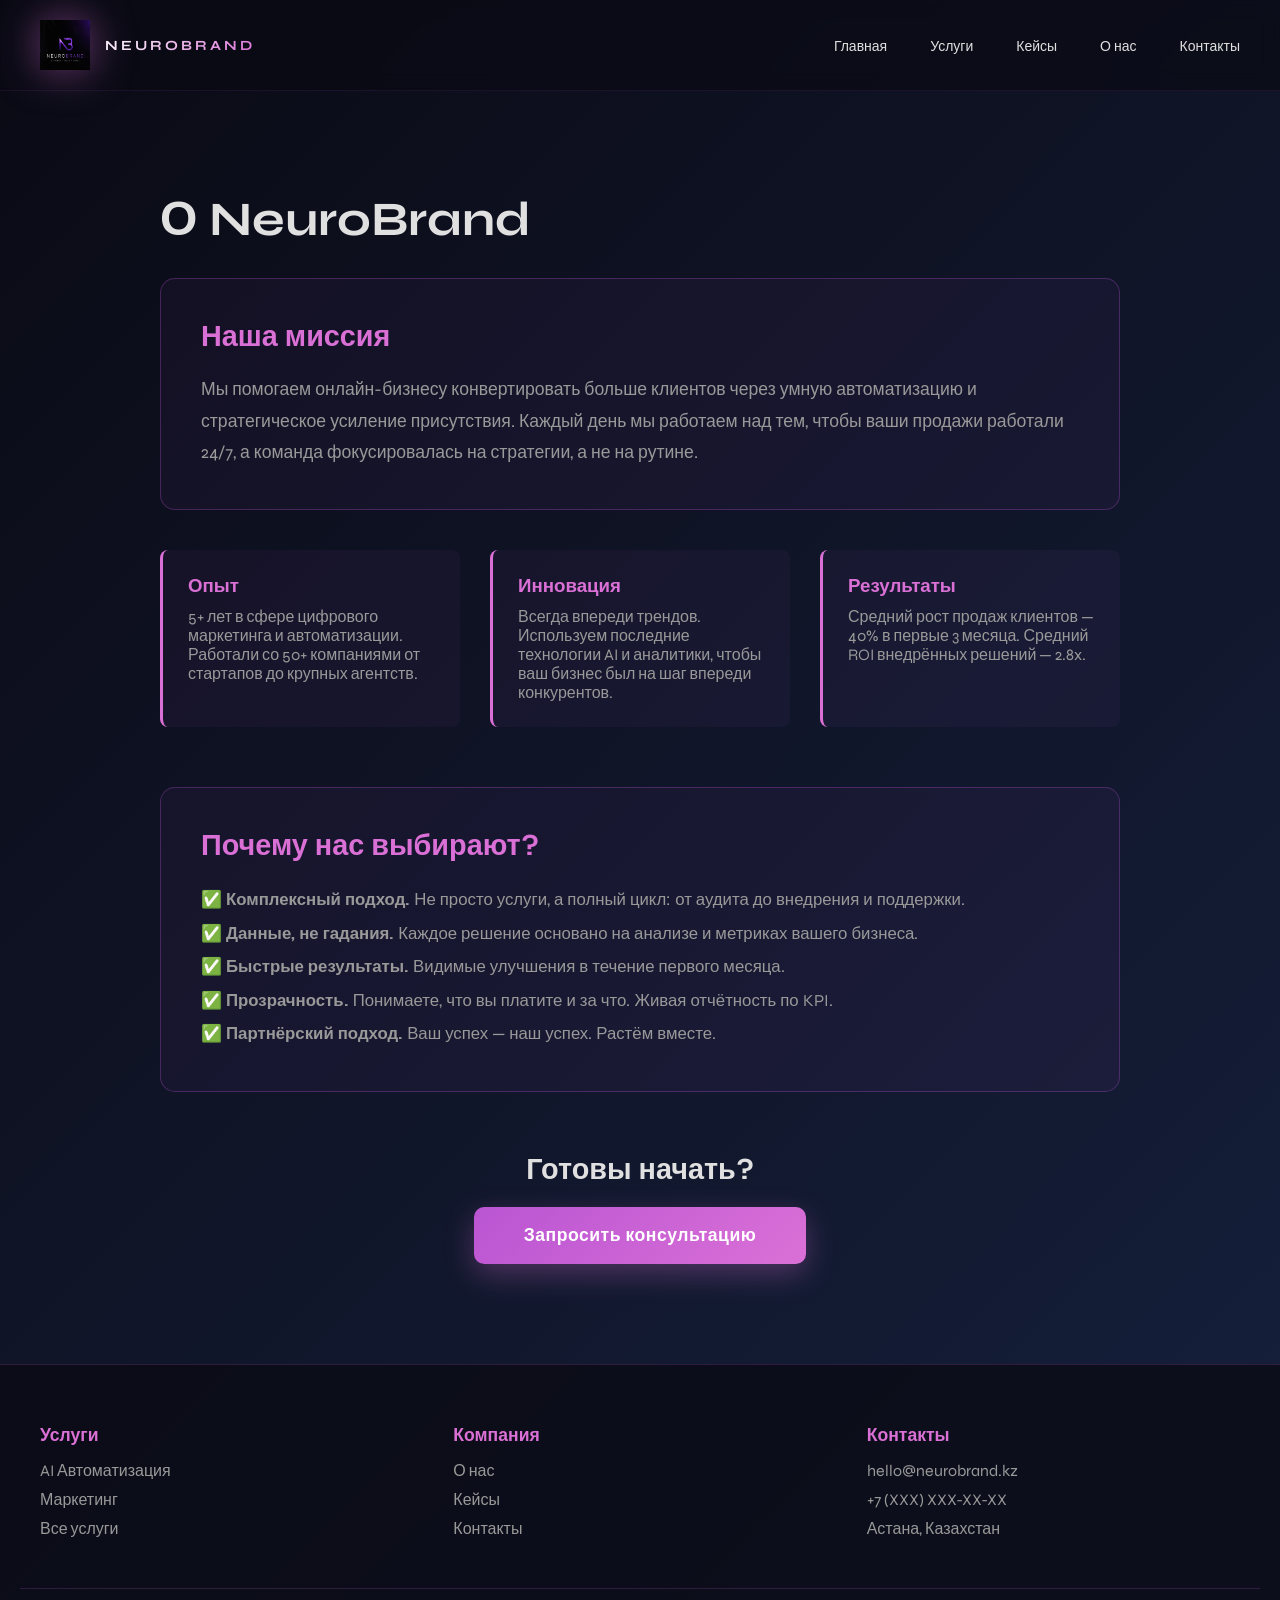
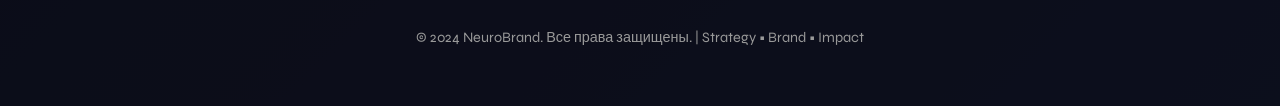
==== commit 3202c13b: "Add files via upload" ====
--- a/about.html
+++ b/about.html
@@ -8,31 +8,7 @@
     <link rel="stylesheet" href="assets/css/style.css">
 </head>
 <body>
-    <!-- ВОЛНЫ -->
-    <div class="wave-container">
-        <svg class="wave-left" viewBox="0 0 200 300" xmlns="http://www.w3.org/2000/svg">
-            <defs>
-                <linearGradient id="waveGradientLeft" x1="0%" y1="0%" x2="100%" y2="100%">
-                    <stop offset="0%" style="stop-color:#ba55d3;stop-opacity:0.8" />
-                    <stop offset="100%" style="stop-color:#da70d6;stop-opacity:0.3" />
-                </linearGradient>
-            </defs>
-            <path d="M0,50 Q50,20 100,50 T200,50 L200,300 L0,300 Z" fill="url(#waveGradientLeft)" />
-            <path d="M0,100 Q50,70 100,100 T200,100 L200,300 L0,300 Z" fill="url(#waveGradientLeft)" opacity="0.6" />
-            <path d="M0,150 Q50,120 100,150 T200,150 L200,300 L0,300 Z" fill="url(#waveGradientLeft)" opacity="0.3" />
-        </svg>
-        <svg class="wave-right" viewBox="0 0 200 300" xmlns="http://www.w3.org/2000/svg">
-            <defs>
-                <linearGradient id="waveGradientRight" x1="100%" y1="0%" x2="0%" y2="100%">
-                    <stop offset="0%" style="stop-color:#da70d6;stop-opacity:0.8" />
-                    <stop offset="100%" style="stop-color:#ba55d3;stop-opacity:0.3" />
-                </linearGradient>
-            </defs>
-            <path d="M0,50 Q50,20 100,50 T200,50 L200,300 L0,300 Z" fill="url(#waveGradientRight)" />
-            <path d="M0,100 Q50,70 100,100 T200,100 L200,300 L0,300 Z" fill="url(#waveGradientRight)" opacity="0.6" />
-            <path d="M0,150 Q50,120 100,150 T200,150 L200,300 L0,300 Z" fill="url(#waveGradientRight)" opacity="0.3" />
-        </svg>
-    </div>
+
 
     <!-- HEADER -->
     <header>
